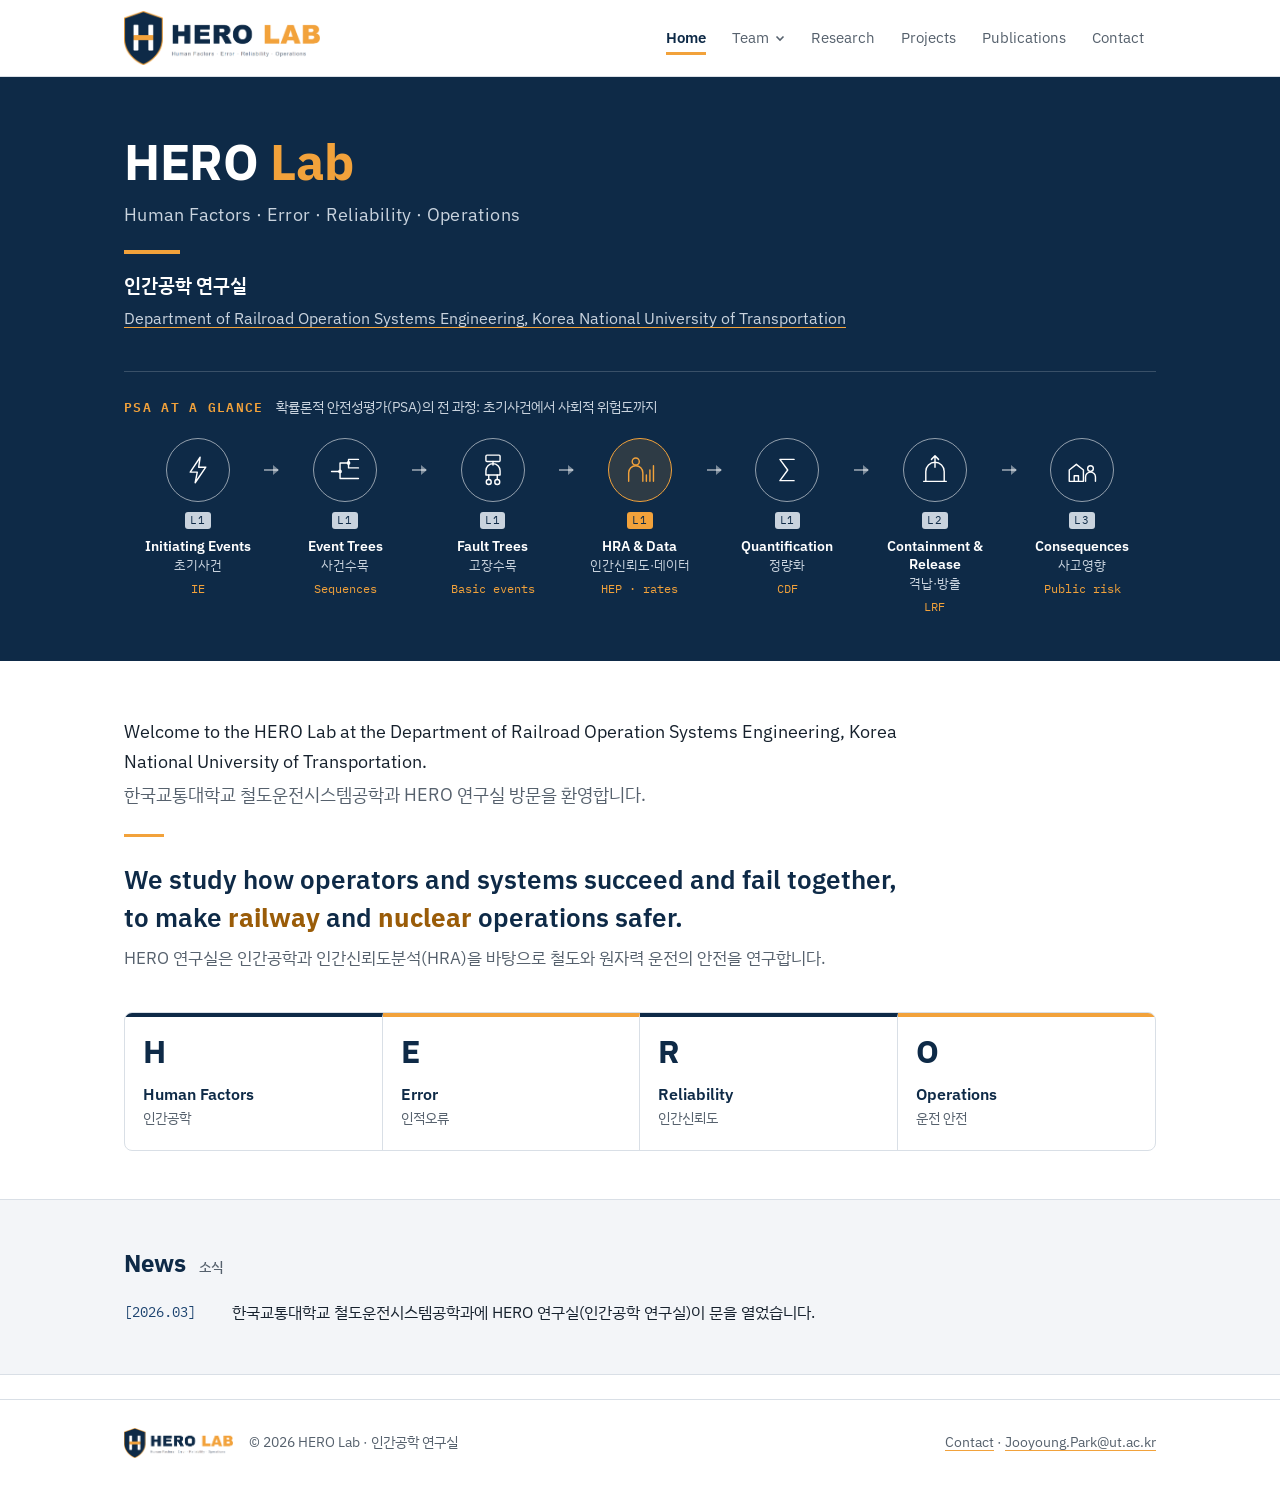
==== index.html @ acc7d853 "Add files via upload" ====
<!DOCTYPE html>
<html lang="en">
<head>
<meta charset="utf-8">
<meta name="viewport" content="width=device-width, initial-scale=1">
<title>HERO Lab</title>
<meta name="description" content="HERO Lab (Human Factors · Error · Reliability · Operations), Korea National University of Transportation: human reliability analysis, human factors and operational safety for railway and nuclear systems.">
<link rel="preconnect" href="https://fonts.googleapis.com"><link rel="preconnect" href="https://fonts.gstatic.com" crossorigin><link href="https://fonts.googleapis.com/css2?family=IBM+Plex+Mono:wght@400;600&family=IBM+Plex+Sans:wght@400;500;600;700&family=IBM+Plex+Sans+KR:wght@400;500;600;700&display=swap" rel="stylesheet">
<link rel="icon" type="image/png" href="assets/img/favicon.png">
<link rel="apple-touch-icon" href="assets/img/apple-touch-icon.png">
<link rel="stylesheet" href="assets/style.css">
</head>
<body>
<a class="skip" href="#main">Skip to content</a>
<header class="topbar">
  <div class="wrap">
    <a class="brand" href="index.html"><img src="assets/img/hero-logo.png" alt="HERO Lab: Human Factors · Error · Reliability · Operations" width="883" height="243"></a>
    <button class="nav-toggle" type="button" aria-expanded="false" aria-controls="site-nav"><span class="bars" aria-hidden="true"></span>Menu</button>
    <nav class="menu" id="site-nav" aria-label="Main">
      <ul>
        <li><a href="index.html" aria-current="page">Home</a></li>
        <li class="has-sub">
          <button class="sub-toggle" type="button" aria-expanded="false" aria-controls="sub-team"><span class="lbl">Team</span><svg class="chev" viewBox="0 0 10 10" aria-hidden="true"><path d="M1.5 3.5 5 7l3.5-3.5" fill="none" stroke="currentColor" stroke-width="1.6"/></svg></button>
          <ul class="sub" id="sub-team">
            <li><a href="professor.html">Professor</a></li>
            <li><a href="members.html">Members</a></li>
          </ul>
        </li>
        <li><a href="research.html">Research</a></li>
        <li><a href="projects.html">Projects</a></li>
        <li><a href="publications.html">Publications</a></li>
        <li><a href="contact.html">Contact</a></li>
      </ul>
    </nav>
  </div>
</header>
<main id="main">
<section class="banner">
  <div class="wrap">
    <h1>HERO <span class="accent">Lab</span></h1>
    <p class="banner-tag">Human Factors &middot; Error &middot; Reliability &middot; Operations</p>
    <hr class="banner-rule">
    <p class="banner-ko" lang="ko">인간공학 연구실</p>
    <p class="banner-sub"><a href="https://www.ut.ac.kr">Department of Railroad Operation Systems Engineering, Korea National University of Transportation</a></p>
    <div class="psa" role="group" aria-label="Probabilistic safety assessment process, Level 1 to Level 3"><p class="psa-cap"><b>PSA at a glance</b><span lang="ko">확률론적 안전성평가(PSA)의 전 과정: 초기사건에서 사회적 위험도까지</span></p><ol class="psa-steps"><li class="psa-step "><div class="psa-ico"><svg viewBox="0 0 48 48" aria-hidden="true"><path d="M27 6 13 27h10l-3 15 15-22H25l2-14z"/></svg></div><span class="psa-lvl">L1</span><span class="psa-en">Initiating Events</span><span class="psa-ko" lang="ko">초기사건</span><span class="psa-out">IE</span></li><li class="psa-step "><div class="psa-ico"><svg viewBox="0 0 48 48" aria-hidden="true"><path d="M5 26h12M17 26V14h12M17 26v10h26M29 14V9h14M29 14v7h14"/><circle cx="17" cy="26" r="1.6"/><circle cx="29" cy="14" r="1.6"/></svg></div><span class="psa-lvl">L1</span><span class="psa-en">Event Trees</span><span class="psa-ko" lang="ko">사건수목</span><span class="psa-out">Sequences</span></li><li class="psa-step "><div class="psa-ico"><svg viewBox="0 0 48 48" aria-hidden="true"><rect x="14" y="3" width="20" height="9" rx="1.5"/><path d="M24 12v5M14 31V25a10 10 0 0 1 20 0v6z"/><path d="M18 31v6M30 31v6"/><circle cx="18" cy="41" r="3.5"/><circle cx="30" cy="41" r="3.5"/></svg></div><span class="psa-lvl">L1</span><span class="psa-en">Fault Trees</span><span class="psa-ko" lang="ko">고장수목</span><span class="psa-out">Basic events</span></li><li class="psa-step focus"><div class="psa-ico"><svg viewBox="0 0 48 48" aria-hidden="true"><circle cx="18" cy="12" r="5"/><path d="M8 40V28a10 10 0 0 1 20 0v12"/><path d="M33 40V31M38 40V24M43 40V18"/></svg></div><span class="psa-lvl">L1</span><span class="psa-en">HRA &amp; Data</span><span class="psa-ko" lang="ko">인간신뢰도·데이터</span><span class="psa-out">HEP · rates</span></li><li class="psa-step "><div class="psa-ico"><svg viewBox="0 0 48 48" aria-hidden="true"><path d="M34 9H14l11 15-11 15h20"/></svg></div><span class="psa-lvl">L1</span><span class="psa-en">Quantification</span><span class="psa-ko" lang="ko">정량화</span><span class="psa-out">CDF</span></li><li class="psa-step "><div class="psa-ico"><svg viewBox="0 0 48 48" aria-hidden="true"><path d="M8 40h32M11 40V26a13 13 0 0 1 26 0v14"/><path d="M24 20V4M19 9l5-5 5 5"/></svg></div><span class="psa-lvl">L2</span><span class="psa-en">Containment &amp; Release</span><span class="psa-ko" lang="ko">격납·방출</span><span class="psa-out">LRF</span></li><li class="psa-step "><div class="psa-ico"><svg viewBox="0 0 48 48" aria-hidden="true"><path d="M6 40V24l10-8 10 8v16z"/><path d="M13 40v-8h6v8"/><circle cx="36" cy="22" r="4"/><path d="M29 40v-6a7 7 0 0 1 14 0v6"/></svg></div><span class="psa-lvl">L3</span><span class="psa-en">Consequences</span><span class="psa-ko" lang="ko">사고영향</span><span class="psa-out">Public risk</span></li></ol></div>
  </div>
</section>

<section class="intro">
  <div class="wrap">
    <div class="lead">
      <p class="lead-welcome">Welcome to the HERO Lab at the Department of Railroad Operation Systems Engineering, Korea National University of Transportation.</p>
      <p class="lead-welcome" lang="ko">한국교통대학교 철도운전시스템공학과 HERO 연구실 방문을 환영합니다.</p>
      <hr class="lead-rule">
      <p class="lead-main">We study how operators and systems succeed and fail together, to make <b>railway</b> and <b>nuclear</b> operations safer.</p>
      <p class="lead-main-ko" lang="ko">HERO 연구실은 인간공학과 인간신뢰도분석(HRA)을 바탕으로 철도와 원자력 운전의 안전을 연구합니다.</p>
    </div>
    <ul class="hero-strip" aria-label="What HERO stands for">
      <li><span class="letter">H</span><span class="word">Human Factors</span><span class="word-ko" lang="ko">인간공학</span></li>
      <li><span class="letter">E</span><span class="word">Error</span><span class="word-ko" lang="ko">인적오류</span></li>
      <li><span class="letter">R</span><span class="word">Reliability</span><span class="word-ko" lang="ko">인간신뢰도</span></li>
      <li><span class="letter">O</span><span class="word">Operations</span><span class="word-ko" lang="ko">운전 안전</span></li>
    </ul>
  </div>
</section>

<section id="news" class="band">
  <div class="wrap section">
    <div class="sec-head"><h2>News <span class="ko" lang="ko">소식</span></h2></div>
    <ul class="news" lang="ko">
      <li><span class="date">[2026.03]</span><span>한국교통대학교 철도운전시스템공학과에 HERO 연구실(인간공학 연구실)이 문을 열었습니다.</span></li>
    </ul>
  </div>
</section>
</main>
<footer class="footer">
  <div class="wrap">
    <div class="footer-brand"><img src="assets/img/hero-logo.png" alt="HERO Lab" width="883" height="243"><span>&copy; 2026 HERO Lab &middot; <span lang="ko">인간공학 연구실</span></span></div>
    <span><a href="contact.html">Contact</a> &middot; <a href="mailto:Jooyoung.Park@ut.ac.kr">Jooyoung.Park@ut.ac.kr</a></span>
  </div>
</footer>
<script src="assets/site.js"></script>
</body>
</html>
---- assets/style.css ----
/* HERO Lab — shared styles for every page
   Palette follows the lab logo: navy shield + orange bar, white ground, slate text.
   Layout idea: single column, white top bar with the logo, one navy band on the home page. */
:root{
  color-scheme:light;
  --paper:#FFFFFF;
  --band:#F3F5F8;          /* alternate section background (cool grey) */
  --navy:#0E2A47;          /* logo navy: headings, links, buttons */
  --navy-2:#1D4470;        /* lighter navy for dates and hovers */
  --navy-deep:#081C31;
  --orange:#F2A23B;        /* logo orange: rules, markers, highlights (large or decorative only) */
  --orange-text:#9A5C08;   /* orange dark enough for small text on white */
  --orange-wash:#FDF1DE;
  --ink:#16212D;
  --ink-soft:#56616D;      /* logo tagline grey */
  --line:#D9DFE6;
  --font:'IBM Plex Sans','IBM Plex Sans KR','Apple SD Gothic Neo','Malgun Gothic',sans-serif;
  --mono:'IBM Plex Mono',ui-monospace,Menlo,Consolas,monospace;
  --topbar-h:76px;
}
*{margin:0;padding:0;box-sizing:border-box}
html{scroll-behavior:smooth}
@media (prefers-reduced-motion:reduce){html{scroll-behavior:auto}*{transition:none!important}}
body{background:var(--paper);color:var(--ink);font-family:var(--font);font-size:16px;line-height:1.65;-webkit-font-smoothing:antialiased;word-break:keep-all;overflow-wrap:break-word}
h1,h2,h3{text-wrap:balance;line-height:1.3;color:var(--navy)}
p{text-wrap:pretty}
a{color:var(--navy);text-decoration-color:var(--orange);text-underline-offset:3px}
a:hover{color:var(--navy-2)}
a:focus-visible,button:focus-visible{outline:2px solid var(--orange);outline-offset:2px;border-radius:2px}
img{max-width:100%;display:block}
ul,ol{list-style:none}
.wrap{max-width:1080px;margin:0 auto;padding:0 24px}
@media (max-width:420px){.wrap{padding:0 16px}}
.skip{position:absolute;left:-9999px;top:12px;z-index:50;background:var(--paper);border:1px solid var(--line);padding:8px 12px}
.skip:focus{left:16px}

.ko{margin-left:.5em;font-size:.6em;font-weight:500;color:var(--ink-soft);white-space:nowrap}
h1 .ko{font-size:.48em}
.ko-line{margin-top:4px;color:var(--ink-soft)}
.todo{background:var(--orange-wash);color:var(--orange-text);border-bottom:1px dashed var(--orange);padding:0 4px;border-radius:2px}

/* ---------- top bar ---------- */
.topbar{position:sticky;top:0;z-index:20;background:rgba(255,255,255,.96);backdrop-filter:blur(8px);-webkit-backdrop-filter:blur(8px);border-bottom:1px solid var(--line)}
.topbar .wrap{display:flex;align-items:center;justify-content:space-between;gap:16px;height:var(--topbar-h)}
.brand{display:flex;align-items:center;flex:none}
.brand img{height:54px;width:auto}
@media (max-width:420px){.brand img{height:40px}}

.menu>ul{display:flex;align-items:center;gap:2px}
.menu a,.sub-toggle{display:flex;align-items:center;gap:6px;padding:8px 12px;border:0;border-radius:4px;background:none;font:inherit;font-size:15px;color:var(--ink-soft);text-decoration:none;cursor:pointer;white-space:nowrap}
.menu a:hover,.sub-toggle:hover{color:var(--navy)}
.menu a[aria-current="page"],.has-sub.current>.sub-toggle{color:var(--navy);font-weight:600}
.menu>ul>li>a[aria-current="page"],.has-sub.current .lbl{text-decoration:underline;text-decoration-color:var(--orange);text-decoration-thickness:3px;text-underline-offset:9px}
.chev{width:10px;height:10px;transition:transform .15s}
.has-sub{position:relative}
.sub{display:none;position:absolute;top:100%;left:0;min-width:170px;background:var(--paper);border:1px solid var(--line);border-top:3px solid var(--orange);border-radius:0 0 6px 6px;padding:6px;box-shadow:0 8px 24px rgba(14,42,71,.10)}
.has-sub.open .sub{display:block}
.has-sub.open .chev{transform:rotate(180deg)}
@media (hover:hover) and (min-width:861px){.has-sub:hover .sub{display:block}}
.nav-toggle{display:none;align-items:center;gap:8px;border:1px solid var(--line);border-radius:4px;background:none;padding:6px 12px;font:inherit;font-size:14px;color:var(--navy);cursor:pointer}
.bars,.bars::before,.bars::after{display:block;width:16px;height:2px;background:currentColor;position:relative}
.bars::before,.bars::after{content:"";position:absolute;left:0}
.bars::before{top:-5px}.bars::after{top:5px}
@media (max-width:860px){
  .nav-toggle{display:inline-flex}
  .menu{display:none;position:absolute;top:var(--topbar-h);left:0;right:0;background:var(--paper);border-bottom:1px solid var(--line);padding:8px 16px 16px}
  .menu.open{display:block}
  .menu>ul{flex-direction:column;align-items:stretch}
  .sub{position:static;display:block;border:0;box-shadow:none;padding:0 0 0 16px}
  .sub-toggle .chev{display:none}
}

/* ---------- home banner (navy) ---------- */
.banner{background:var(--navy);color:#fff}
.banner .wrap{padding-top:52px;padding-bottom:44px}
.banner h1{color:#fff;font-size:clamp(32px,5vw,50px);font-weight:700;letter-spacing:-.01em}
.banner h1 .accent{color:var(--orange)}
.banner-tag{margin-top:6px;font-size:clamp(15px,1.8vw,18px);color:#C9D3DE;letter-spacing:.02em}
.banner-rule{width:56px;height:4px;border:0;background:var(--orange);margin:20px 0 16px}
.banner-ko{font-size:19px;font-weight:600}
.banner-sub{margin-top:4px}
.banner-sub a{color:#C9D3DE;text-decoration-color:var(--orange)}
.banner-sub a:hover{color:#fff}

/* PSA process pictogram strip */
.psa{margin-top:40px;border-top:1px solid rgba(255,255,255,.18);padding-top:24px}
.psa-cap{display:flex;flex-wrap:wrap;align-items:baseline;gap:4px 12px;margin-bottom:18px}
.psa-cap b{font-family:var(--mono);font-size:13px;letter-spacing:.1em;text-transform:uppercase;color:var(--orange);font-weight:600}
.psa-cap span{font-size:14px;color:#C9D3DE}
.psa-steps{display:grid;grid-template-columns:repeat(7,1fr);gap:0}
.psa-step{position:relative;text-align:center;padding:0 6px}
.psa-step:not(:last-child)::after{content:"";position:absolute;top:31px;right:-7px;width:14px;height:2px;background:rgba(255,255,255,.45)}
.psa-step:not(:last-child)::before{content:"";position:absolute;top:27px;right:-8px;border:5px solid transparent;border-left:6px solid rgba(255,255,255,.45);border-right:0}
.psa-ico{width:64px;height:64px;margin:0 auto;border:1.5px solid rgba(255,255,255,.55);border-radius:50%;display:grid;place-items:center}
.psa-ico svg{width:34px;height:34px;stroke:#fff;fill:none;stroke-width:2;stroke-linecap:round;stroke-linejoin:round}
.psa-step.focus .psa-ico{border-color:var(--orange);background:rgba(242,162,59,.14)}
.psa-step.focus .psa-ico svg{stroke:var(--orange)}
.psa-lvl{display:inline-block;margin-top:10px;font-family:var(--mono);font-size:10.5px;letter-spacing:.08em;color:var(--navy);background:#C9D3DE;border-radius:3px;padding:0 5px}
.psa-step.focus .psa-lvl{background:var(--orange)}
.psa-en{display:block;margin-top:6px;font-size:14px;font-weight:600;line-height:1.3}
.psa-ko{display:block;font-size:12.5px;color:#C9D3DE}
.psa-out{display:block;margin-top:4px;font-family:var(--mono);font-size:11.5px;color:var(--orange)}
@media (max-width:900px){
  .psa-steps{grid-template-columns:repeat(4,1fr);row-gap:24px}
  .psa-step:nth-child(4)::after,.psa-step:nth-child(4)::before{display:none}
}
@media (max-width:520px){
  .psa-steps{grid-template-columns:repeat(2,1fr)}
  .psa-step:nth-child(2n)::after,.psa-step:nth-child(2n)::before{display:none}
  .psa-step:nth-child(4)::after,.psa-step:nth-child(4)::before{display:none}
}

/* ---------- intro / mission ---------- */
.intro{padding:56px 0 48px}
.lead{max-width:780px}
.lead-welcome{font-size:18px}
.lead-welcome+.lead-welcome{color:var(--ink-soft);margin-top:4px}
.lead-rule{width:40px;height:3px;border:0;background:var(--orange);margin:24px 0}
.lead-main{font-size:clamp(21px,2.6vw,26px);font-weight:600;line-height:1.45;color:var(--navy)}
.lead-main b{color:var(--orange-text)}
.lead-main-ko{margin-top:8px;color:var(--ink-soft);font-size:17px}

.hero-strip{display:grid;grid-template-columns:repeat(4,1fr);border:1px solid var(--line);border-radius:8px;overflow:hidden;margin-top:40px}
.hero-strip li{padding:18px 18px 20px;border-right:1px solid var(--line);border-top:4px solid var(--navy)}
.hero-strip li:last-child{border-right:0}
.hero-strip .letter{font-size:32px;font-weight:700;color:var(--navy);line-height:1}
.hero-strip li:nth-child(2) {border-top-color:var(--orange)}
.hero-strip li:nth-child(4) {border-top-color:var(--orange)}
.hero-strip .word{display:block;margin-top:10px;font-weight:600;color:var(--navy)}
.hero-strip .word-ko{display:block;font-size:14px;color:var(--ink-soft)}
@media (max-width:760px){.hero-strip{grid-template-columns:1fr 1fr}.hero-strip li:nth-child(2){border-right:0}}

/* ---------- sections ---------- */
.band{background:var(--band);border-top:1px solid var(--line);border-bottom:1px solid var(--line)}
.section{padding-top:48px;padding-bottom:48px}
.sec-head{display:flex;align-items:baseline;justify-content:space-between;gap:16px;margin-bottom:20px}
.sec-head h2{font-size:24px}
.news{display:grid;gap:12px}
.news li{display:grid;grid-template-columns:96px 1fr;gap:12px}
.date{font-family:var(--mono);font-size:14px;color:var(--navy-2);font-variant-numeric:tabular-nums;padding-top:2px}
@media (max-width:480px){.news li{grid-template-columns:1fr;gap:0}}

/* ---------- inner pages ---------- */
.page-head{padding:48px 0 8px}
.eyebrow{font-family:var(--mono);font-size:13px;letter-spacing:.08em;text-transform:uppercase;color:var(--orange-text)}
.page-head h1{font-size:clamp(28px,4vw,38px);margin-top:4px}
.page-head h1::after{content:"";display:block;width:48px;height:4px;background:var(--orange);margin-top:14px}
.page-intro{max-width:740px;margin-top:14px;color:var(--ink-soft)}
main{min-height:60vh}
.block{padding:32px 0;border-bottom:1px solid var(--line)}
.block:last-child{border-bottom:0}
.block h2{font-size:22px;margin-bottom:16px}

/* professor */
.profile{display:grid;grid-template-columns:200px 1fr;gap:32px;align-items:start;padding:24px 0 32px}
.photo-img{width:100%;height:auto;aspect-ratio:3/4;object-fit:cover;border-radius:6px;border:1px solid var(--line);background:var(--band)}
.profile h2{font-size:26px}
.position{margin-top:4px;color:var(--ink-soft)}
.bio{margin-top:16px;max-width:700px}
.links{display:flex;flex-wrap:wrap;gap:8px;margin-top:20px}
.btn{display:inline-flex;align-items:center;padding:7px 14px;border:1px solid var(--line);border-radius:4px;text-decoration:none;font-size:14px;color:var(--navy);background:var(--paper)}
.btn:hover{border-color:var(--orange);color:var(--navy)}
.btn.primary{background:var(--navy);border-color:var(--navy);color:#fff}
.btn.primary:hover{background:var(--navy-2);border-color:var(--navy-2);color:#fff}
@media (max-width:640px){.profile{grid-template-columns:1fr}.profile .photo-img{max-width:200px}}
.timeline{display:grid;gap:18px}
.timeline li{display:grid;grid-template-columns:190px 1fr;gap:16px}
.timeline h3{font-size:17px}
.timeline .org{color:var(--ink-soft)}
@media (max-width:540px){.timeline li{grid-template-columns:1fr;gap:2px}}
.sub-h{font-size:15px;font-weight:600;color:var(--ink-soft);margin:24px 0 12px;letter-spacing:.02em}

/* research */
.area{display:grid;grid-template-columns:110px 1fr;gap:24px;padding:36px 0;border-bottom:1px solid var(--line)}
.area:last-child{border-bottom:0}
.area-letter{width:64px;height:64px;display:grid;place-items:center;border-radius:8px;background:var(--navy);color:#fff;font-size:34px;font-weight:700;line-height:1;box-shadow:inset 0 -5px 0 var(--orange)}
.area-tag{font-family:var(--mono);font-size:11px;letter-spacing:.08em;text-transform:uppercase;color:var(--ink-soft);margin-top:8px;word-break:normal}
.area h2{font-size:22px}
.area p{margin-top:10px;max-width:740px}
.topics{margin-top:14px;display:grid;gap:6px;max-width:740px}
.topics li{padding-left:18px;position:relative}
.topics li::before{content:"";position:absolute;left:0;top:.72em;width:8px;height:3px;background:var(--orange)}
.figs{display:flex;flex-wrap:wrap;gap:12px;margin-top:18px}
.fig-ph{width:220px;aspect-ratio:4/3;border:1px dashed var(--line);border-radius:6px;background:var(--band);display:grid;place-items:center;font-size:13px;color:var(--ink-soft);text-align:center;padding:10px}
@media (max-width:540px){.area{grid-template-columns:1fr;gap:10px}}

/* projects */
.proj{display:grid;gap:20px}
.proj li{display:grid;grid-template-columns:170px 1fr;gap:16px;padding:0 0 20px;border-bottom:1px solid var(--line)}
.proj li:last-child{border-bottom:0;padding-bottom:0}
.proj h3{font-size:17px}
.meta{color:var(--ink-soft);font-size:14px;margin-top:4px}
.meta b{font-weight:600;color:var(--orange-text)}
@media (max-width:540px){.proj li{grid-template-columns:1fr;gap:2px}}

/* publications */
.pubs{display:grid;gap:18px}
.pub{display:grid;grid-template-columns:56px 1fr;gap:12px}
.pub-no{font-family:var(--mono);font-size:14px;color:var(--navy-2);padding-top:2px}
.pub-venue{font-family:var(--mono);font-size:12px;letter-spacing:.06em;text-transform:uppercase;color:var(--ink-soft)}
.pub-title{font-weight:600;margin-top:2px;color:var(--ink)}
.pub-auth{font-size:15px;color:var(--ink-soft)}
.pub-auth b{color:var(--navy)}
.tag{display:inline-block;font-family:var(--mono);font-size:11px;letter-spacing:.06em;padding:1px 6px;border-radius:3px;background:var(--orange-wash);color:var(--orange-text);margin-left:6px;vertical-align:2px}
.count{font-family:var(--mono);font-size:13px;color:var(--ink-soft)}
.year-h{font-family:var(--mono);font-size:15px;font-weight:600;color:var(--navy);margin:28px 0 12px;padding-bottom:6px;border-bottom:2px solid var(--orange);display:inline-block;padding-right:24px}
.year-h:first-of-type{margin-top:4px}
.year-h+.pubs{margin-top:4px}

/* members */
.people{display:grid;grid-template-columns:repeat(auto-fill,minmax(230px,1fr));gap:16px}
.person{border:1px solid var(--line);border-top:4px solid var(--navy);border-radius:8px;padding:16px;display:grid;gap:4px;align-content:start}
.person .photo-img{max-width:160px;margin-bottom:8px}
.person h3{font-size:17px}
.person .role{font-size:14px;color:var(--ink-soft)}
.join{background:var(--navy);color:#fff;border-radius:8px;padding:28px;margin-top:8px;border-left:6px solid var(--orange)}
.join h2{margin-bottom:8px;color:#fff}
.join .ko{color:#C9D3DE}
.join .ko-line{color:#C9D3DE}
.join .links{margin-top:16px}
.join .btn{background:transparent;color:#fff;border-color:rgba(255,255,255,.5)}
.join .btn:hover{border-color:var(--orange)}
.join .btn.primary{background:var(--orange);border-color:var(--orange);color:var(--navy)}
.join .btn.primary:hover{background:#F5B562;border-color:#F5B562;color:var(--navy)}

/* contact */
.dl{display:grid;grid-template-columns:140px 1fr;gap:14px 16px;max-width:780px}
.dl dt{font-weight:600;color:var(--navy)}
.dl dt .ko{display:block;margin:0;font-size:13px;font-weight:400}
@media (max-width:540px){.dl{grid-template-columns:1fr;gap:2px}.dl dd{margin-bottom:12px}}
.empty{color:var(--ink-soft)}

/* ---------- footer ---------- */
.footer{border-top:1px solid var(--line);margin-top:24px;padding:28px 0;font-size:14px;color:var(--ink-soft)}
.footer .wrap{display:flex;flex-wrap:wrap;align-items:center;justify-content:space-between;gap:12px 24px}
.footer-brand{display:flex;align-items:center;gap:16px;flex-wrap:wrap}
.footer-brand img{height:30px;width:auto}
.footer a{color:var(--ink-soft)}
.footer a:hover{color:var(--navy)}
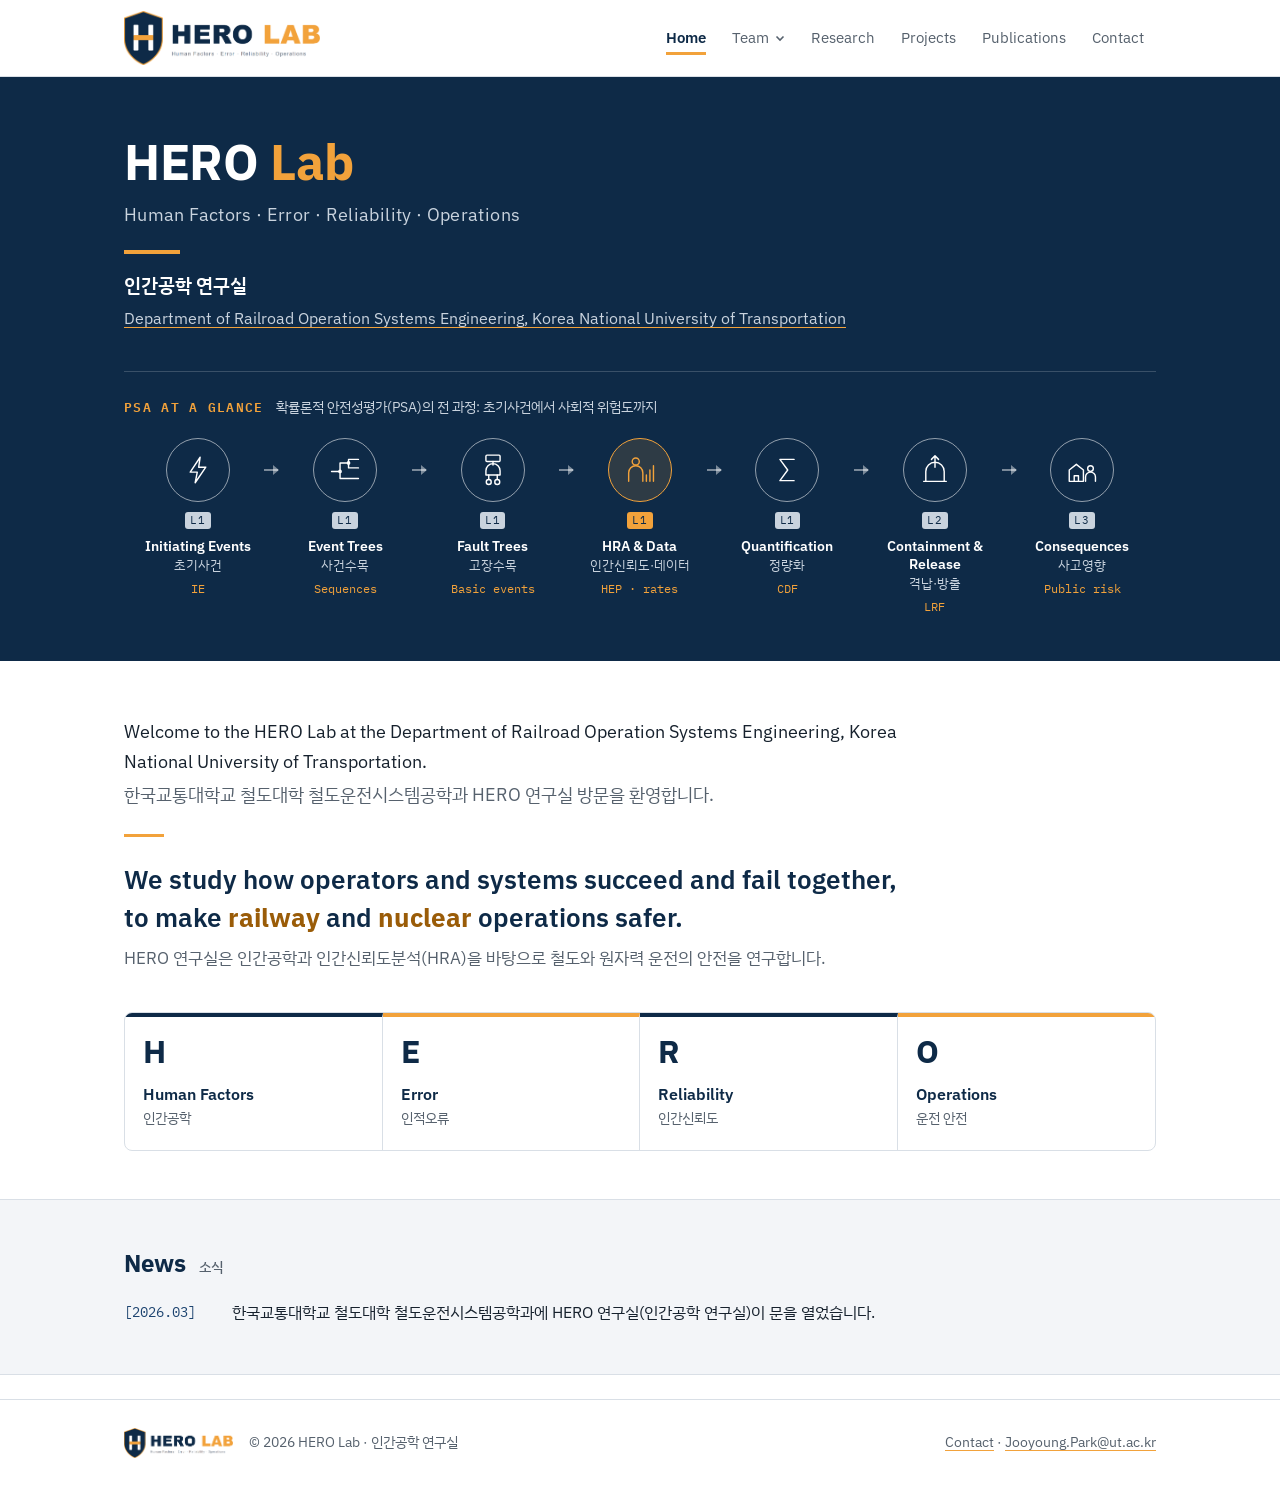
==== commit 64520de1: "Add files via upload" ====
--- a/index.html
+++ b/index.html
@@ -50,7 +50,7 @@
   <div class="wrap">
     <div class="lead">
       <p class="lead-welcome">Welcome to the HERO Lab at the Department of Railroad Operation Systems Engineering, Korea National University of Transportation.</p>
-      <p class="lead-welcome" lang="ko">한국교통대학교 철도운전시스템공학과 HERO 연구실 방문을 환영합니다.</p>
+      <p class="lead-welcome" lang="ko">한국교통대학교 철도대학 철도운전시스템공학과 HERO 연구실 방문을 환영합니다.</p>
       <hr class="lead-rule">
       <p class="lead-main">We study how operators and systems succeed and fail together, to make <b>railway</b> and <b>nuclear</b> operations safer.</p>
       <p class="lead-main-ko" lang="ko">HERO 연구실은 인간공학과 인간신뢰도분석(HRA)을 바탕으로 철도와 원자력 운전의 안전을 연구합니다.</p>
@@ -68,7 +68,7 @@
   <div class="wrap section">
     <div class="sec-head"><h2>News <span class="ko" lang="ko">소식</span></h2></div>
     <ul class="news" lang="ko">
-      <li><span class="date">[2026.03]</span><span>한국교통대학교 철도운전시스템공학과에 HERO 연구실(인간공학 연구실)이 문을 열었습니다.</span></li>
+      <li><span class="date">[2026.03]</span><span>한국교통대학교 철도대학 철도운전시스템공학과에 HERO 연구실(인간공학 연구실)이 문을 열었습니다.</span></li>
     </ul>
   </div>
 </section>
